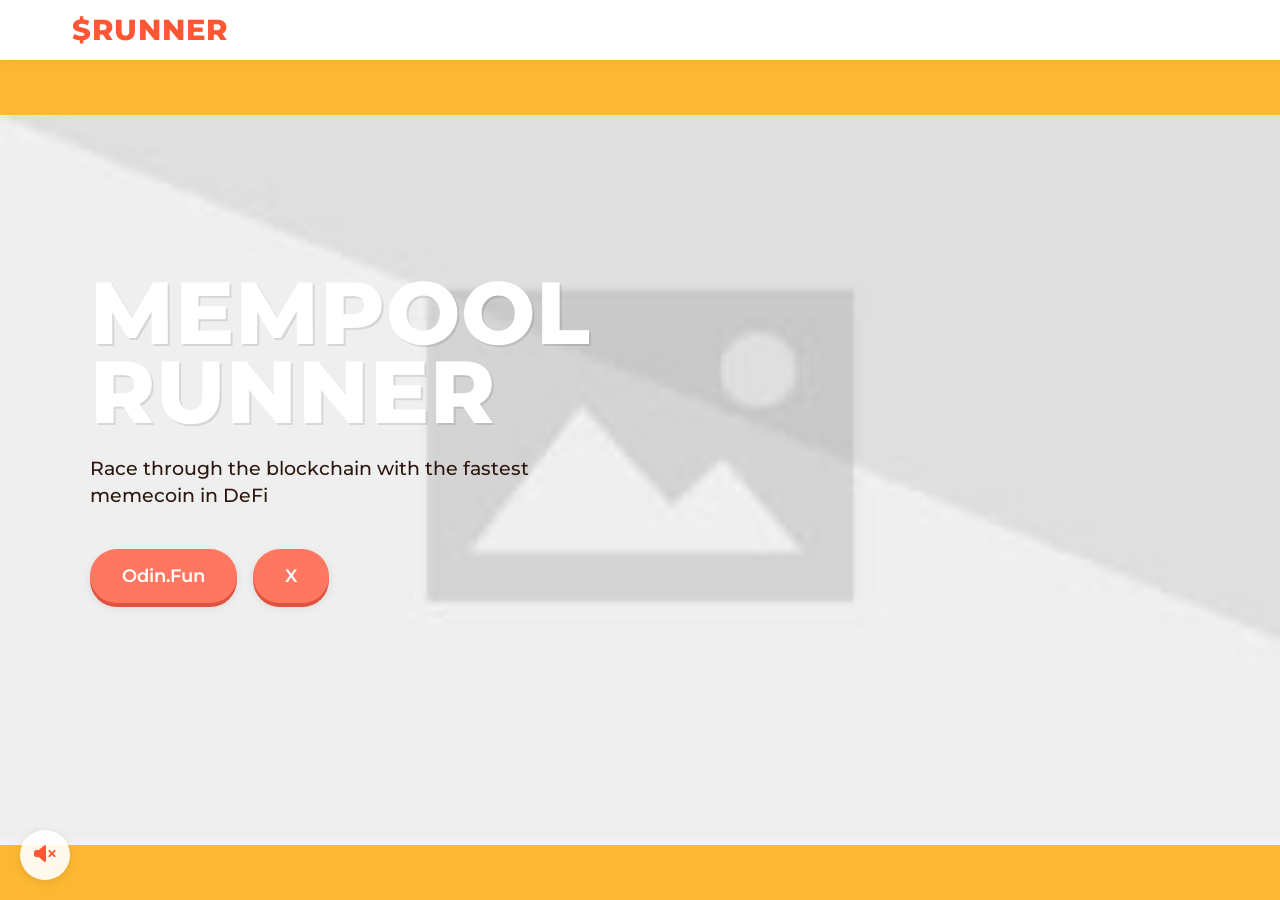
==== index.html @ 84c2867f "Add local rabbit logo image" ====
<!DOCTYPE html>
<html lang="en">
<head>
    <meta charset="UTF-8">
    <meta name="viewport" content="width=device-width, initial-scale=1.0">
    <title>RUNNER - Mempool Runner</title>
    <link rel="stylesheet" href="css/style.css">
    <link href="https://fonts.googleapis.com/css2?family=Outfit:wght@400;600;700;800&family=Montserrat:wght@400;500;600;700;800&display=swap" rel="stylesheet">
    <link rel="stylesheet" href="https://cdnjs.cloudflare.com/ajax/libs/font-awesome/6.4.0/css/all.min.css">
    <link rel="icon" href="favicon.ico" type="image/x-icon">
</head>
<body>
    <div class="main-container">
        <nav class="navbar">
            <div class="nav-content">
                <div class="nav-logo">$RUNNER</div>
            </div>
        </nav>

        <div class="content-area">
            <section id="hero" class="section hero active">
                <div class="hero-content">
                    <h1 class="hero-title">
                        <span>MEMPOOL</span>
                        <span>RUNNER</span>
                    </h1>
                    <p class="tagline">Race through the blockchain with the fastest memecoin in DeFi</p>
                    <div class="hero-buttons">
                        <a href="https://odin.fun" target="_blank" class="cta-button">Odin.Fun</a>
                        <a href="https://x.com/mempoolrunner" target="_blank" class="cta-button">X</a>
                    </div>
                </div>
                <img src="rabbit_logo.png" alt="Rocket Rabbit Logo" class="logo">
            </section>
        </div>
        
        <!-- Audio controls -->
        <div class="audio-controls">
            <button id="audioToggle"><i class="fas fa-volume-mute"></i></button>
        </div>
    </div>

    <!-- Hidden YouTube iframe for audio -->
    <div id="youtubePlayer" style="position: absolute; left: -9999px; top: -9999px;">
        <iframe id="ytplayer" width="1" height="1" src="https://www.youtube.com/embed/eFZCYrTT9PA?enablejsapi=1" frameborder="0" allow="accelerometer; autoplay; encrypted-media; gyroscope; picture-in-picture" allowfullscreen></iframe>
    </div>

    <script>
        document.addEventListener('DOMContentLoaded', function() {
            const audioToggle = document.getElementById('audioToggle');
            let player;
            let isPlaying = false;
            
            // YouTube API
            window.onYouTubeIframeAPIReady = function() {
                player = new YT.Player('ytplayer', {
                    events: {
                        'onReady': onPlayerReady
                    }
                });
            }
            
            function onPlayerReady(event) {
                // Player is ready
                player.setVolume(70); // Set volume to 70%
            }
            
            // Load YouTube API
            const tag = document.createElement('script');
            tag.src = "https://www.youtube.com/iframe_api";
            const firstScriptTag = document.getElementsByTagName('script')[0];
            firstScriptTag.parentNode.insertBefore(tag, firstScriptTag);
            
            // Audio toggle functionality
            audioToggle.addEventListener('click', function() {
                const icon = audioToggle.querySelector('i');
                
                if (!isPlaying) {
                    // Play music
                    if (player && player.playVideo) {
                        player.playVideo();
                    }
                    isPlaying = true;
                    icon.classList.remove('fa-volume-mute');
                    icon.classList.add('fa-volume-up');
                } else {
                    // Pause music
                    if (player && player.pauseVideo) {
                        player.pauseVideo();
                    }
                    isPlaying = false;
                    icon.classList.remove('fa-volume-up');
                    icon.classList.add('fa-volume-mute');
                }
            });
        });
    </script>
</body>
</html>
---- css/style.css ----
:root {
    --primary: #FDB833;
    --secondary: #FF5733;
    --background: #FFFFFF;
    --text: #2C1810;
    --accent: #8B4513;
    --cream: #FFF5E6;
    --button-color: #FF7761;
    --button-shadow: #E0523E;
}

* {
    margin: 0;
    padding: 0;
    box-sizing: border-box;
    font-family: 'Montserrat', sans-serif;
}

html, body {
    height: 100%;
    overflow: hidden;
    background-color: var(--primary);
    color: var(--text);
    line-height: 1.6;
}

/* Main Content Area */
.main-container {
    height: 100vh;
    display: flex;
    flex-direction: column;
}

/* Navigation */
.navbar {
    background: #FFFFFF;
    padding: 0.5rem 0;
    width: 100%;
    z-index: 1000;
    box-shadow: 0 2px 5px rgba(0, 0, 0, 0.05);
    height: 60px;
}

.nav-content {
    max-width: 1200px;
    margin: 0 auto;
    display: flex;
    justify-content: flex-start;
    align-items: center;
    padding: 0 2rem;
    height: 100%;
}

.nav-logo {
    font-size: 1.8rem;
    font-weight: 800;
    color: #FF5733;
    text-align: left;
    letter-spacing: 1px;
}

.nav-logo span {
    color: #FF5733;
    position: relative;
    display: inline-block;
}

/* Content Area */
.content-area {
    flex: 1;
    overflow: hidden;
    position: relative;
}

/* Section Styles */
.section {
    position: absolute;
    top: 0;
    left: 0;
    width: 100%;
    height: 100%;
    display: block;
    padding: 0;
    opacity: 1;
    pointer-events: all;
}

.section.active {
    opacity: 1;
    pointer-events: all;
    z-index: 10;
}

/* Hero Section */
.hero {
    background: var(--primary);
    position: relative;
    overflow: hidden;
    display: flex;
    flex-direction: column;
    justify-content: center;
}

.hero-content {
    position: absolute;
    top: 45%;
    left: 7%;
    transform: translateY(-50%);
    z-index: 2;
    max-width: 600px;
}

.hero-title {
    font-size: 5.5rem;
    color: #FFFFFF;
    margin-bottom: 1.5rem;
    line-height: 0.9;
    text-shadow: 2px 2px 0 rgba(0,0,0,0.1);
    font-weight: 800;
    letter-spacing: 1px;
    font-family: 'Outfit', sans-serif;
}

.hero-title span {
    display: block;
    position: relative;
}

.tagline {
    font-size: 1.2rem;
    margin-bottom: 2.5rem;
    color: #2C1810;
    max-width: 500px;
    font-weight: 500;
    line-height: 1.4;
}

.hero-mascot {
    position: absolute;
    right: 10%;
    top: 50%;
    transform: translateY(-50%);
    max-width: 35%;
    max-height: 75vh;
    object-fit: contain;
    filter: drop-shadow(5px 5px 10px rgba(0, 0, 0, 0.15));
}

.hero-buttons {
    display: flex;
    gap: 1rem;
}

.cta-button {
    display: inline-block;
    padding: 0.8rem 2rem;
    background: var(--button-color);
    color: #FFFFFF;
    text-decoration: none;
    border-radius: 50px;
    font-weight: 600;
    font-size: 1.1rem;
    transition: transform 0.2s, box-shadow 0.2s;
    border: none;
    box-shadow: 0 4px 0 var(--button-shadow), 0 4px 10px rgba(0,0,0,0.1);
    text-align: center;
}

.cta-button:hover {
    transform: translateY(-2px);
    box-shadow: 0 6px 0 var(--button-shadow), 0 6px 15px rgba(0,0,0,0.15);
}

.cta-button:active {
    transform: translateY(2px);
    box-shadow: 0 2px 0 var(--button-shadow), 0 2px 5px rgba(0,0,0,0.1);
}

/* Audio controls */
.audio-controls {
    position: fixed;
    bottom: 20px;
    left: 20px;
    z-index: 100;
}

.audio-controls button {
    width: 50px;
    height: 50px;
    border-radius: 50%;
    background: rgba(255, 255, 255, 0.9);
    border: none;
    display: flex;
    align-items: center;
    justify-content: center;
    font-size: 1.2rem;
    color: var(--secondary);
    cursor: pointer;
    box-shadow: 0 2px 10px rgba(0, 0, 0, 0.1);
    transition: transform 0.2s, box-shadow 0.2s;
}

.audio-controls button:hover {
    transform: scale(1.05);
    box-shadow: 0 4px 15px rgba(0, 0, 0, 0.15);
}

/* Media Queries for Responsive Design */
@media (max-width: 1200px) {
    .hero-title {
        font-size: 5rem;
    }
    
    .hero-mascot {
        max-width: 38%;
    }
}

@media (max-width: 992px) {
    .hero-title {
        font-size: 4.5rem;
    }
    
    .tagline {
        font-size: 1.1rem;
    }
    
    .hero-mascot {
        max-width: 40%;
    }
}

@media (max-width: 768px) {
    .hero-content {
        position: static;
        transform: none;
        padding: 2rem;
        margin-top: 60px;
        text-align: center;
        margin: 0 auto;
    }
    
    .hero-mascot {
        position: static;
        transform: none;
        max-width: 70%;
        margin: 2rem auto;
        display: block;
    }
    
    .hero {
        display: flex;
        flex-direction: column-reverse;
        justify-content: center;
        align-items: center;
        padding-top: 60px;
        overflow-y: auto;
    }
    
    .hero-title {
        font-size: 3.5rem;
    }
    
    .hero-buttons {
        justify-content: center;
    }
    
    .audio-controls {
        bottom: 10px;
        left: 10px;
    }
    
    .audio-controls button {
        width: 40px;
        height: 40px;
        font-size: 1rem;
    }
}

@media (max-width: 576px) {
    .hero-title {
        font-size: 2.8rem;
    }
    
    .tagline {
        font-size: 1rem;
        margin-bottom: 2rem;
    }
    
    .cta-button {
        padding: 0.7rem 1.5rem;
        font-size: 1rem;
    }
    
    .hero-mascot {
        max-width: 80%;
    }
}

/* iPhone SE and other small screens */
@media (max-width: 375px) {
    .hero-title {
        font-size: 2.3rem;
    }
    
    .hero-buttons {
        flex-direction: column;
        gap: 0.7rem;
    }
}

/* For very tall screens to prevent scrolling */
@media (min-height: 800px) and (min-width: 992px) {
    .hero-mascot {
        max-height: 70vh;
    }
}

/* For very short screens */
@media (max-height: 600px) and (min-width: 768px) {
    .hero-title {
        font-size: 3.5rem;
        margin-bottom: 1rem;
    }
    
    .tagline {
        margin-bottom: 1.5rem;
    }
    
    .hero-mascot {
        max-height: 75vh;
    }
}
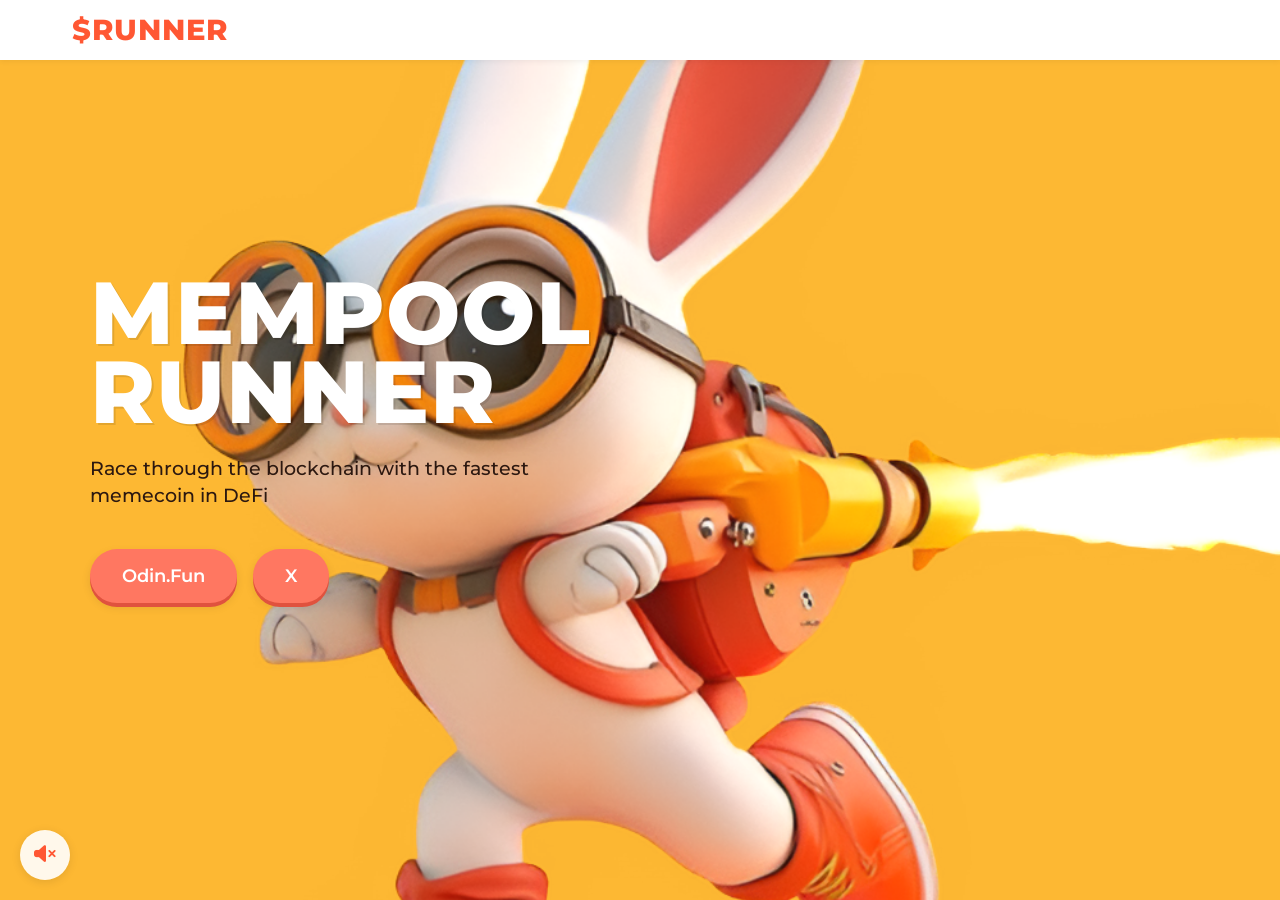
==== commit 5ff6f9aa: "Fix image path to use logo.png" ====
--- a/index.html
+++ b/index.html
@@ -30,7 +30,7 @@
                         <a href="https://x.com/mempoolrunner" target="_blank" class="cta-button">X</a>
                     </div>
                 </div>
-                <img src="rabbit_logo.png" alt="Rocket Rabbit Logo" class="logo">
+                <img src="logo.png" alt="Rocket Rabbit Logo" class="logo">
             </section>
         </div>
         
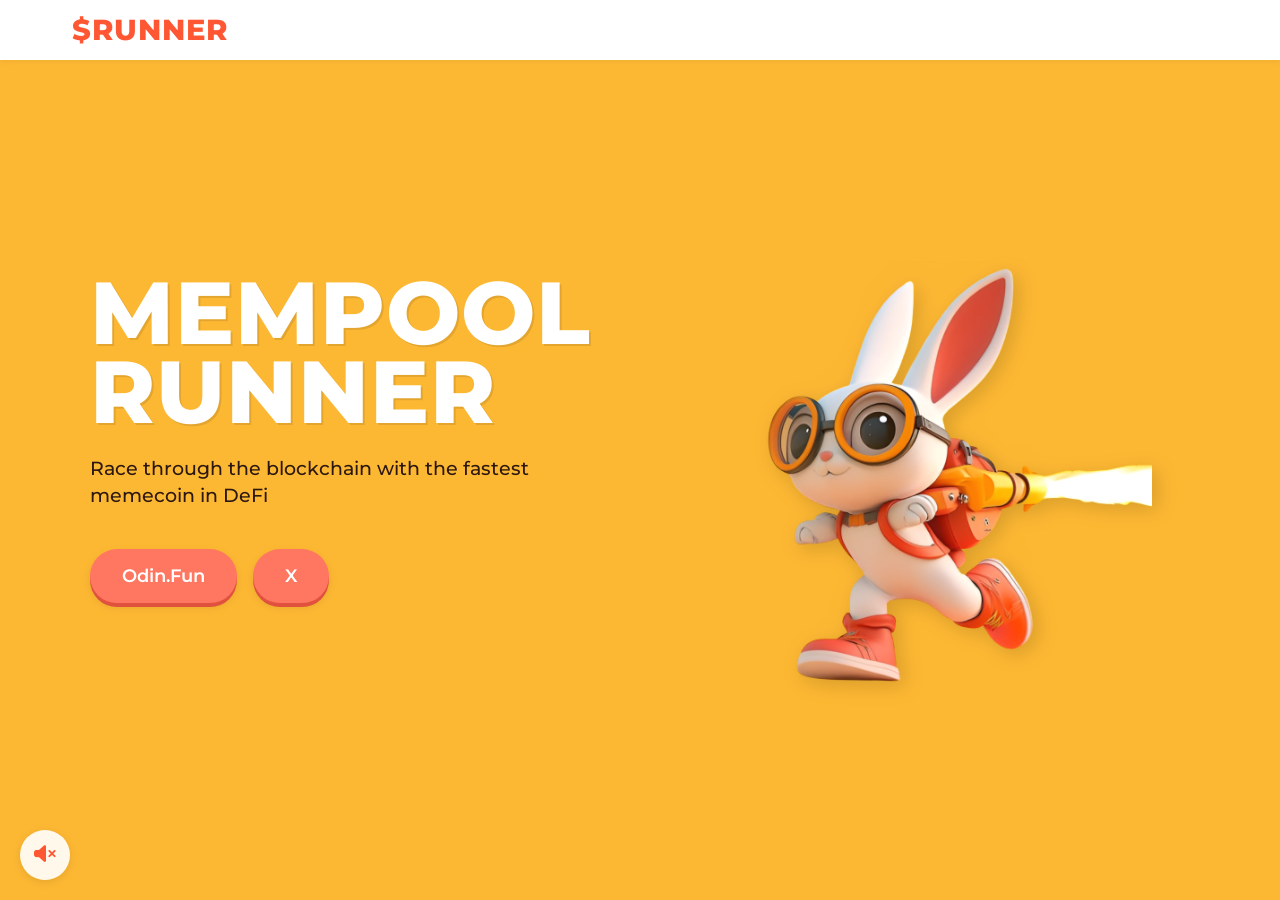
==== commit e1cd01a9: "Improved mobile layout with better button visibility and iPhone-specific fixes" ====
--- a/index.html
+++ b/index.html
@@ -19,6 +19,7 @@
 
         <div class="content-area">
             <section id="hero" class="section hero active">
+                <img src="logo.png" alt="Rocket Rabbit Logo" class="logo">
                 <div class="hero-content">
                     <h1 class="hero-title">
                         <span>MEMPOOL</span>
@@ -30,7 +31,6 @@
                         <a href="https://x.com/mempoolrunner" target="_blank" class="cta-button">X</a>
                     </div>
                 </div>
-                <img src="logo.png" alt="Rocket Rabbit Logo" class="logo">
             </section>
         </div>
         
--- a/css/style.css
+++ b/css/style.css
@@ -144,6 +144,36 @@
     max-height: 75vh;
     object-fit: contain;
     filter: drop-shadow(5px 5px 10px rgba(0, 0, 0, 0.15));
+}
+
+.logo {
+    position: absolute;
+    right: 10%;
+    top: 50%;
+    transform: translateY(-50%);
+    max-width: 35%;
+    max-height: 75vh;
+    object-fit: contain;
+    filter: drop-shadow(5px 5px 10px rgba(0, 0, 0, 0.15));
+    animation: float 3s ease-in-out infinite;
+    image-rendering: -webkit-optimize-contrast;
+    image-rendering: crisp-edges;
+    -ms-interpolation-mode: nearest-neighbor;
+    backface-visibility: hidden;
+    transform-style: preserve-3d;
+    will-change: transform;
+}
+
+@keyframes float {
+    0% {
+        transform: translateY(-50%);
+    }
+    50% {
+        transform: translateY(-45%);
+    }
+    100% {
+        transform: translateY(-50%);
+    }
 }
 
 .hero-buttons {
@@ -211,7 +241,7 @@
         font-size: 5rem;
     }
     
-    .hero-mascot {
+    .hero-mascot, .logo {
         max-width: 38%;
     }
 }
@@ -225,7 +255,7 @@
         font-size: 1.1rem;
     }
     
-    .hero-mascot {
+    .hero-mascot, .logo {
         max-width: 40%;
     }
 }
@@ -235,34 +265,43 @@
         position: static;
         transform: none;
         padding: 2rem;
-        margin-top: 60px;
+        margin-top: 20px;
         text-align: center;
         margin: 0 auto;
-    }
-    
-    .hero-mascot {
+        max-width: 100%;
+        width: 100%;
+        z-index: 5;
+    }
+    
+    .hero-mascot, .logo {
         position: static;
         transform: none;
         max-width: 70%;
-        margin: 2rem auto;
+        margin: 1rem auto 2rem;
         display: block;
+        animation: float 3s ease-in-out infinite;
     }
     
     .hero {
         display: flex;
         flex-direction: column-reverse;
-        justify-content: center;
+        justify-content: flex-start;
         align-items: center;
-        padding-top: 60px;
+        padding-top: 20px;
         overflow-y: auto;
+        height: auto;
+        min-height: 100%;
     }
     
     .hero-title {
         font-size: 3.5rem;
+        margin-top: 0;
     }
     
     .hero-buttons {
         justify-content: center;
+        width: 100%;
+        margin-bottom: 2rem;
     }
     
     .audio-controls {
@@ -290,10 +329,18 @@
     .cta-button {
         padding: 0.7rem 1.5rem;
         font-size: 1rem;
-    }
-    
-    .hero-mascot {
+        width: 45%;
+    }
+    
+    .hero-mascot, .logo {
         max-width: 80%;
+    }
+
+    .hero-buttons {
+        display: flex;
+        gap: 1rem;
+        justify-content: center;
+        width: 100%;
     }
 }
 
@@ -304,8 +351,18 @@
     }
     
     .hero-buttons {
-        flex-direction: column;
+        flex-direction: row;
         gap: 0.7rem;
+        width: 100%;
+    }
+
+    .cta-button {
+        width: 45%;
+        padding: 0.7rem 0.5rem;
+    }
+
+    .content-area {
+        overflow-y: auto;
     }
 }
 
@@ -330,4 +387,109 @@
     .hero-mascot {
         max-height: 75vh;
     }
+}
+
+/* For iPhone screens */
+@media only screen and (max-width: 428px) {
+    .content-area {
+        display: flex;
+        flex-direction: column;
+        overflow-y: auto;
+    }
+    
+    .hero {
+        display: flex;
+        flex-direction: column;
+        position: relative;
+        height: auto;
+        min-height: 100%;
+    }
+
+    .logo {
+        position: relative;
+        width: 80%;
+        max-height: 40vh;
+        margin: 1rem auto 0;
+        right: auto;
+        top: auto;
+        transform: none;
+    }
+    
+    .hero-content {
+        position: relative;
+        width: 100%;
+        top: auto;
+        left: auto;
+        transform: none;
+        margin-top: 0;
+        padding: 1rem 1.5rem 2rem;
+    }
+    
+    .hero-title {
+        font-size: 3rem;
+        text-align: center;
+    }
+    
+    .tagline {
+        text-align: center;
+        margin: 1rem auto 1.5rem;
+    }
+    
+    .hero-buttons {
+        display: flex;
+        flex-direction: row;
+        justify-content: center;
+        width: 100%;
+        gap: 0.8rem;
+    }
+    
+    .cta-button {
+        flex: 1;
+        max-width: 45%;
+    }
+}
+
+/* For iPhone screens with the exact dimensions in the screenshot */
+@media only screen and (device-width: 390px) and (device-height: 844px) {
+    .hero {
+        display: flex;
+        flex-direction: column;
+        justify-content: flex-start;
+        padding-top: 0;
+    }
+    
+    .hero-content {
+        order: 2;
+        padding: 0 1rem 2rem;
+        margin-top: 0;
+    }
+    
+    .logo {
+        order: 1;
+        position: relative;
+        max-width: 80%;
+        max-height: 50vh;
+        margin: 1rem auto;
+        transform: none;
+        top: auto;
+    }
+    
+    .hero-title {
+        margin-top: 0;
+        padding-top: 0;
+        font-size: 3rem;
+        text-align: center;
+    }
+    
+    .hero-buttons {
+        display: flex;
+        flex-direction: row;
+        justify-content: center;
+        gap: 1rem;
+        margin-top: 1.5rem;
+    }
+    
+    .cta-button {
+        min-width: 120px;
+    }
 } 
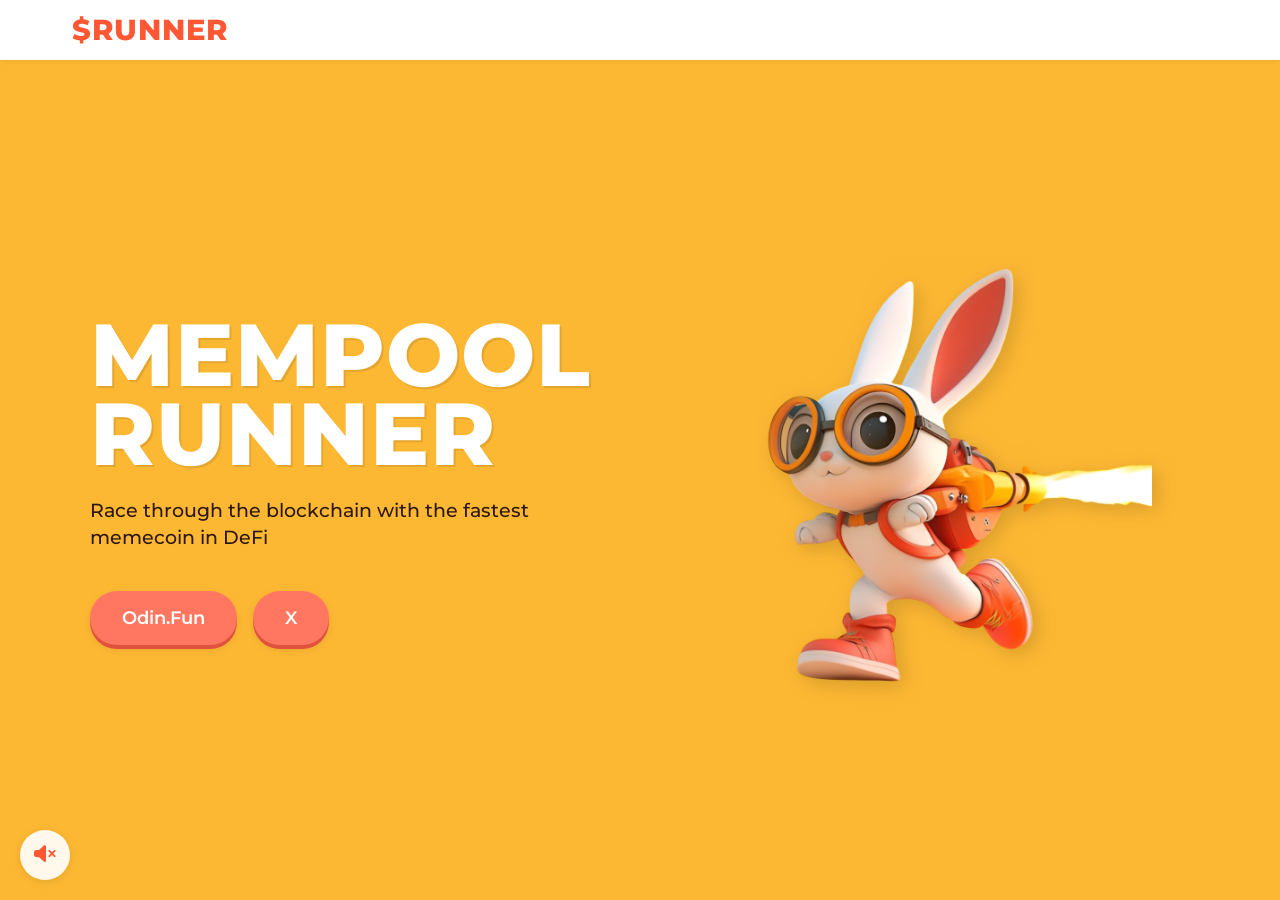
==== commit ce5052e6: "Fixed mobile layout and image resizing issues between page loads" ====
--- a/index.html
+++ b/index.html
@@ -8,6 +8,8 @@
     <link href="https://fonts.googleapis.com/css2?family=Outfit:wght@400;600;700;800&family=Montserrat:wght@400;500;600;700;800&display=swap" rel="stylesheet">
     <link rel="stylesheet" href="https://cdnjs.cloudflare.com/ajax/libs/font-awesome/6.4.0/css/all.min.css">
     <link rel="icon" href="favicon.ico" type="image/x-icon">
+    <!-- Preload the logo image to ensure consistent sizing -->
+    <link rel="preload" href="logo.png" as="image">
 </head>
 <body>
     <div class="main-container">
--- a/css/style.css
+++ b/css/style.css
@@ -99,11 +99,12 @@
     display: flex;
     flex-direction: column;
     justify-content: center;
+    height: 100%;
 }
 
 .hero-content {
     position: absolute;
-    top: 45%;
+    top: 50%;
     left: 7%;
     transform: translateY(-50%);
     z-index: 2;
@@ -158,10 +159,8 @@
     animation: float 3s ease-in-out infinite;
     image-rendering: -webkit-optimize-contrast;
     image-rendering: crisp-edges;
-    -ms-interpolation-mode: nearest-neighbor;
-    backface-visibility: hidden;
-    transform-style: preserve-3d;
     will-change: transform;
+    transition: none; /* Prevent any transitions that could cause size jumping */
 }
 
 @keyframes float {
@@ -262,32 +261,37 @@
 
 @media (max-width: 768px) {
     .hero-content {
-        position: static;
+        position: relative;
+        top: auto;
+        left: auto;
         transform: none;
         padding: 2rem;
-        margin-top: 20px;
         text-align: center;
         margin: 0 auto;
         max-width: 100%;
         width: 100%;
         z-index: 5;
+        order: 2;
     }
     
     .hero-mascot, .logo {
-        position: static;
+        position: relative;
+        right: auto;
+        top: auto;
         transform: none;
         max-width: 70%;
-        margin: 1rem auto 2rem;
+        margin: 2rem auto;
         display: block;
-        animation: float 3s ease-in-out infinite;
+        animation: none;
+        order: 1;
     }
     
     .hero {
         display: flex;
-        flex-direction: column-reverse;
+        flex-direction: column;
         justify-content: flex-start;
         align-items: center;
-        padding-top: 20px;
+        padding: 1rem;
         overflow-y: auto;
         height: auto;
         min-height: 100%;
@@ -296,12 +300,14 @@
     .hero-title {
         font-size: 3.5rem;
         margin-top: 0;
+        text-align: center;
     }
     
     .hero-buttons {
         justify-content: center;
         width: 100%;
         margin-bottom: 2rem;
+        flex-direction: row;
     }
     
     .audio-controls {
@@ -390,10 +396,8 @@
 }
 
 /* For iPhone screens */
-@media only screen and (max-width: 428px) {
+@media only screen and (max-width: 480px) {
     .content-area {
-        display: flex;
-        flex-direction: column;
         overflow-y: auto;
     }
     
@@ -403,16 +407,19 @@
         position: relative;
         height: auto;
         min-height: 100%;
+        padding: 1rem;
     }
 
     .logo {
         position: relative;
-        width: 80%;
-        max-height: 40vh;
-        margin: 1rem auto 0;
         right: auto;
         top: auto;
         transform: none;
+        max-width: 70%;
+        height: auto;
+        margin: 2rem auto;
+        animation: none;
+        order: 1;
     }
     
     .hero-content {
@@ -421,75 +428,43 @@
         top: auto;
         left: auto;
         transform: none;
-        margin-top: 0;
-        padding: 1rem 1.5rem 2rem;
+        padding: 0 1rem;
+        text-align: center;
+        margin: 0;
+        order: 2;
     }
     
     .hero-title {
         font-size: 3rem;
         text-align: center;
+        margin-bottom: 1rem;
     }
     
     .tagline {
         text-align: center;
-        margin: 1rem auto 1.5rem;
+        font-size: 1rem;
+        margin: 0 0 1.5rem 0;
     }
     
     .hero-buttons {
         display: flex;
         flex-direction: row;
         justify-content: center;
-        width: 100%;
-        gap: 0.8rem;
-    }
-    
-    .cta-button {
-        flex: 1;
-        max-width: 45%;
-    }
-}
-
-/* For iPhone screens with the exact dimensions in the screenshot */
-@media only screen and (device-width: 390px) and (device-height: 844px) {
-    .hero {
-        display: flex;
-        flex-direction: column;
-        justify-content: flex-start;
-        padding-top: 0;
-    }
-    
-    .hero-content {
-        order: 2;
-        padding: 0 1rem 2rem;
-        margin-top: 0;
-    }
-    
-    .logo {
-        order: 1;
-        position: relative;
-        max-width: 80%;
-        max-height: 50vh;
-        margin: 1rem auto;
-        transform: none;
-        top: auto;
-    }
-    
-    .hero-title {
-        margin-top: 0;
-        padding-top: 0;
-        font-size: 3rem;
-        text-align: center;
-    }
-    
-    .hero-buttons {
-        display: flex;
-        flex-direction: row;
-        justify-content: center;
+        align-items: center;
+        width: 100%;
         gap: 1rem;
-        margin-top: 1.5rem;
+        margin-bottom: 2rem;
     }
     
     .cta-button {
         min-width: 120px;
-    }
+        width: 45%;
+        padding: 0.7rem 1rem;
+        font-size: 1rem;
+    }
+}
+
+/* Remove device-specific media queries that are causing issues */
+@media only screen and (device-width: 390px) and (device-height: 844px) {
+    /* Remove this entire media query */
 } 
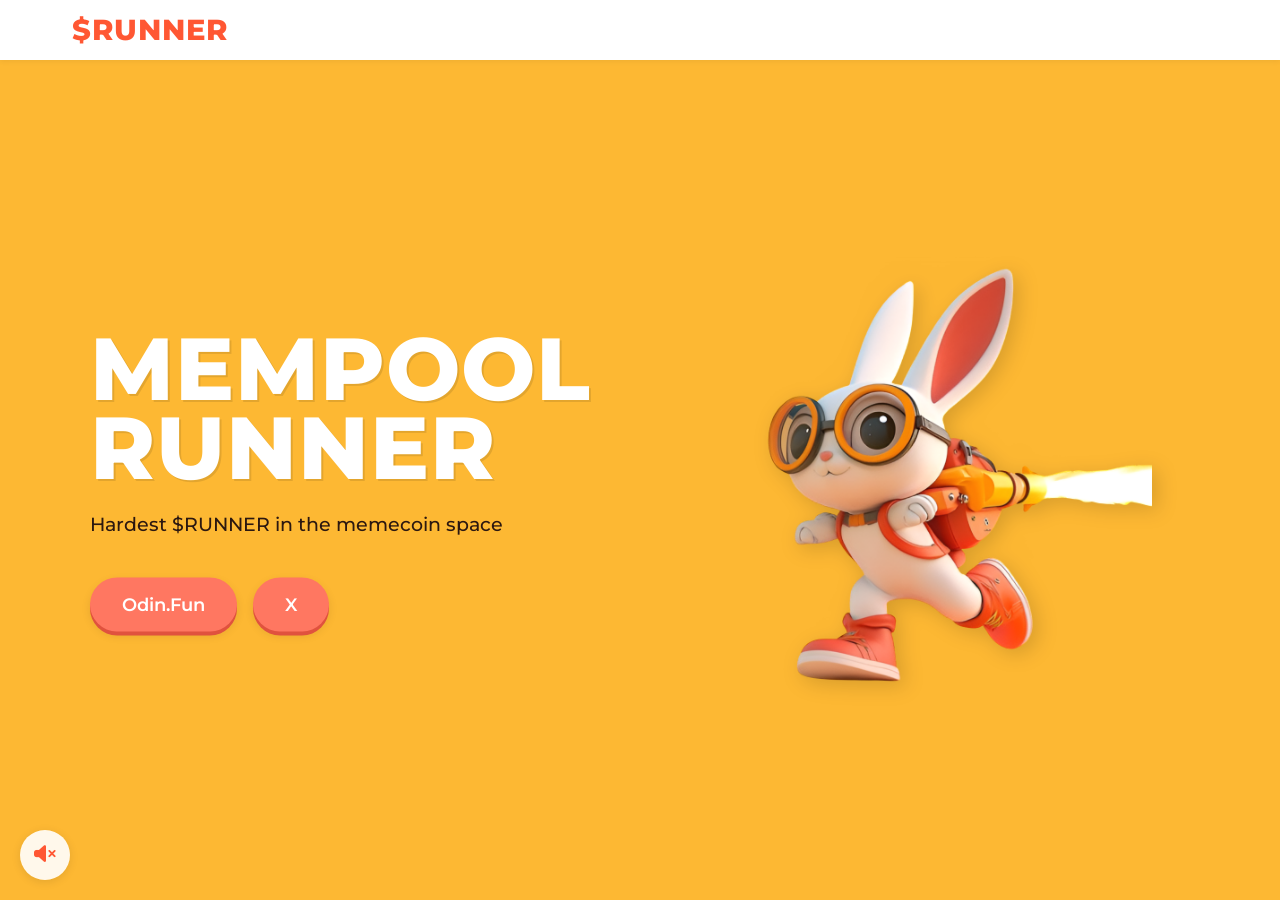
==== commit 517c816d: "Updated tagline to 'Hardest  in the memecoin space'" ====
--- a/index.html
+++ b/index.html
@@ -27,7 +27,7 @@
                         <span>MEMPOOL</span>
                         <span>RUNNER</span>
                     </h1>
-                    <p class="tagline">Race through the blockchain with the fastest memecoin in DeFi</p>
+                    <p class="tagline">Hardest $RUNNER in the memecoin space</p>
                     <div class="hero-buttons">
                         <a href="https://odin.fun" target="_blank" class="cta-button">Odin.Fun</a>
                         <a href="https://x.com/mempoolrunner" target="_blank" class="cta-button">X</a>
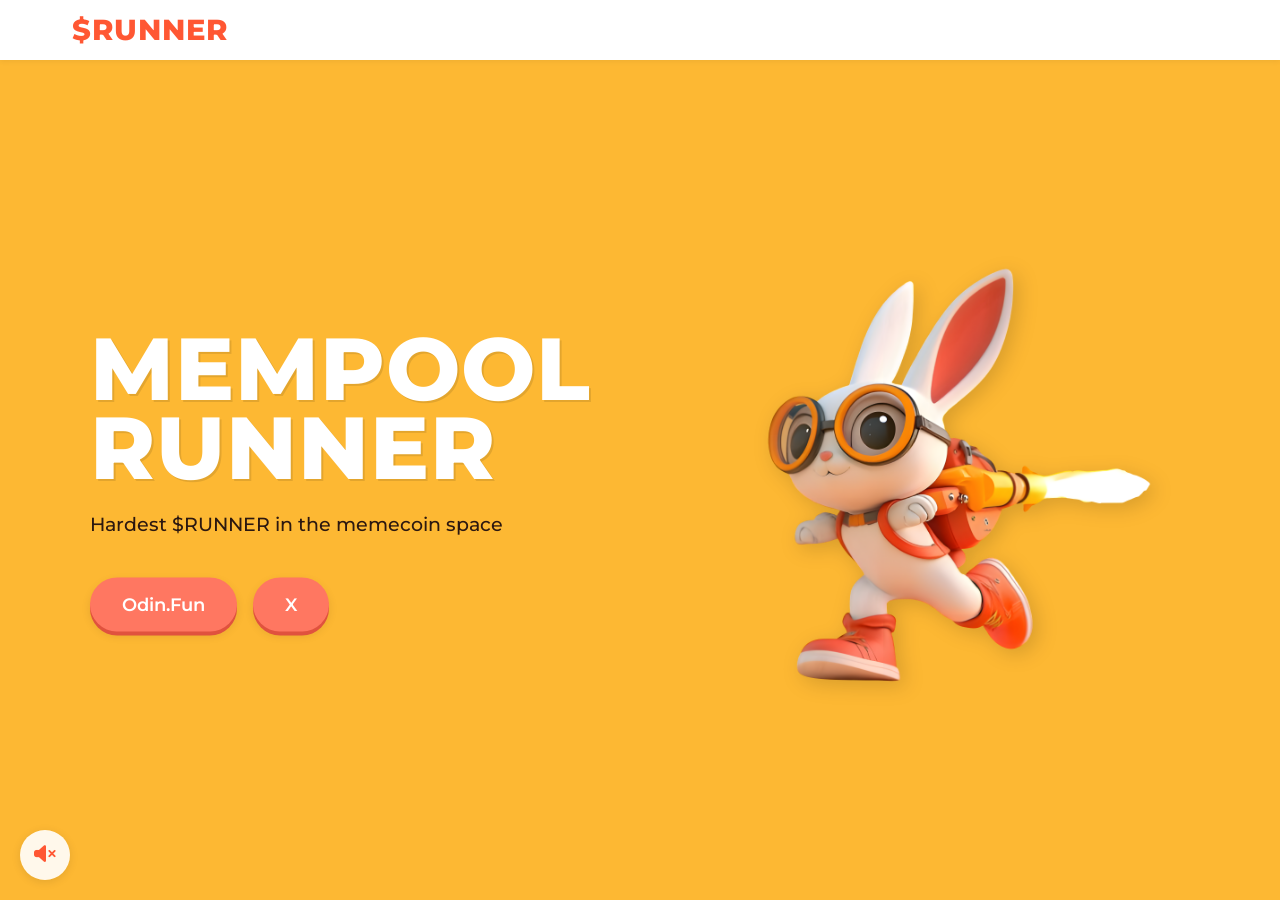
==== commit 26cd9fb0: "Update favicon to use the rocket rabbit logo" ====
--- a/index.html
+++ b/index.html
@@ -7,7 +7,7 @@
     <link rel="stylesheet" href="css/style.css">
     <link href="https://fonts.googleapis.com/css2?family=Outfit:wght@400;600;700;800&family=Montserrat:wght@400;500;600;700;800&display=swap" rel="stylesheet">
     <link rel="stylesheet" href="https://cdnjs.cloudflare.com/ajax/libs/font-awesome/6.4.0/css/all.min.css">
-    <link rel="icon" href="favicon.ico" type="image/x-icon">
+    <link rel="icon" href="favicon-temp.png" type="image/png">
     <!-- Preload the logo image to ensure consistent sizing -->
     <link rel="preload" href="logo.png" as="image">
 </head>
